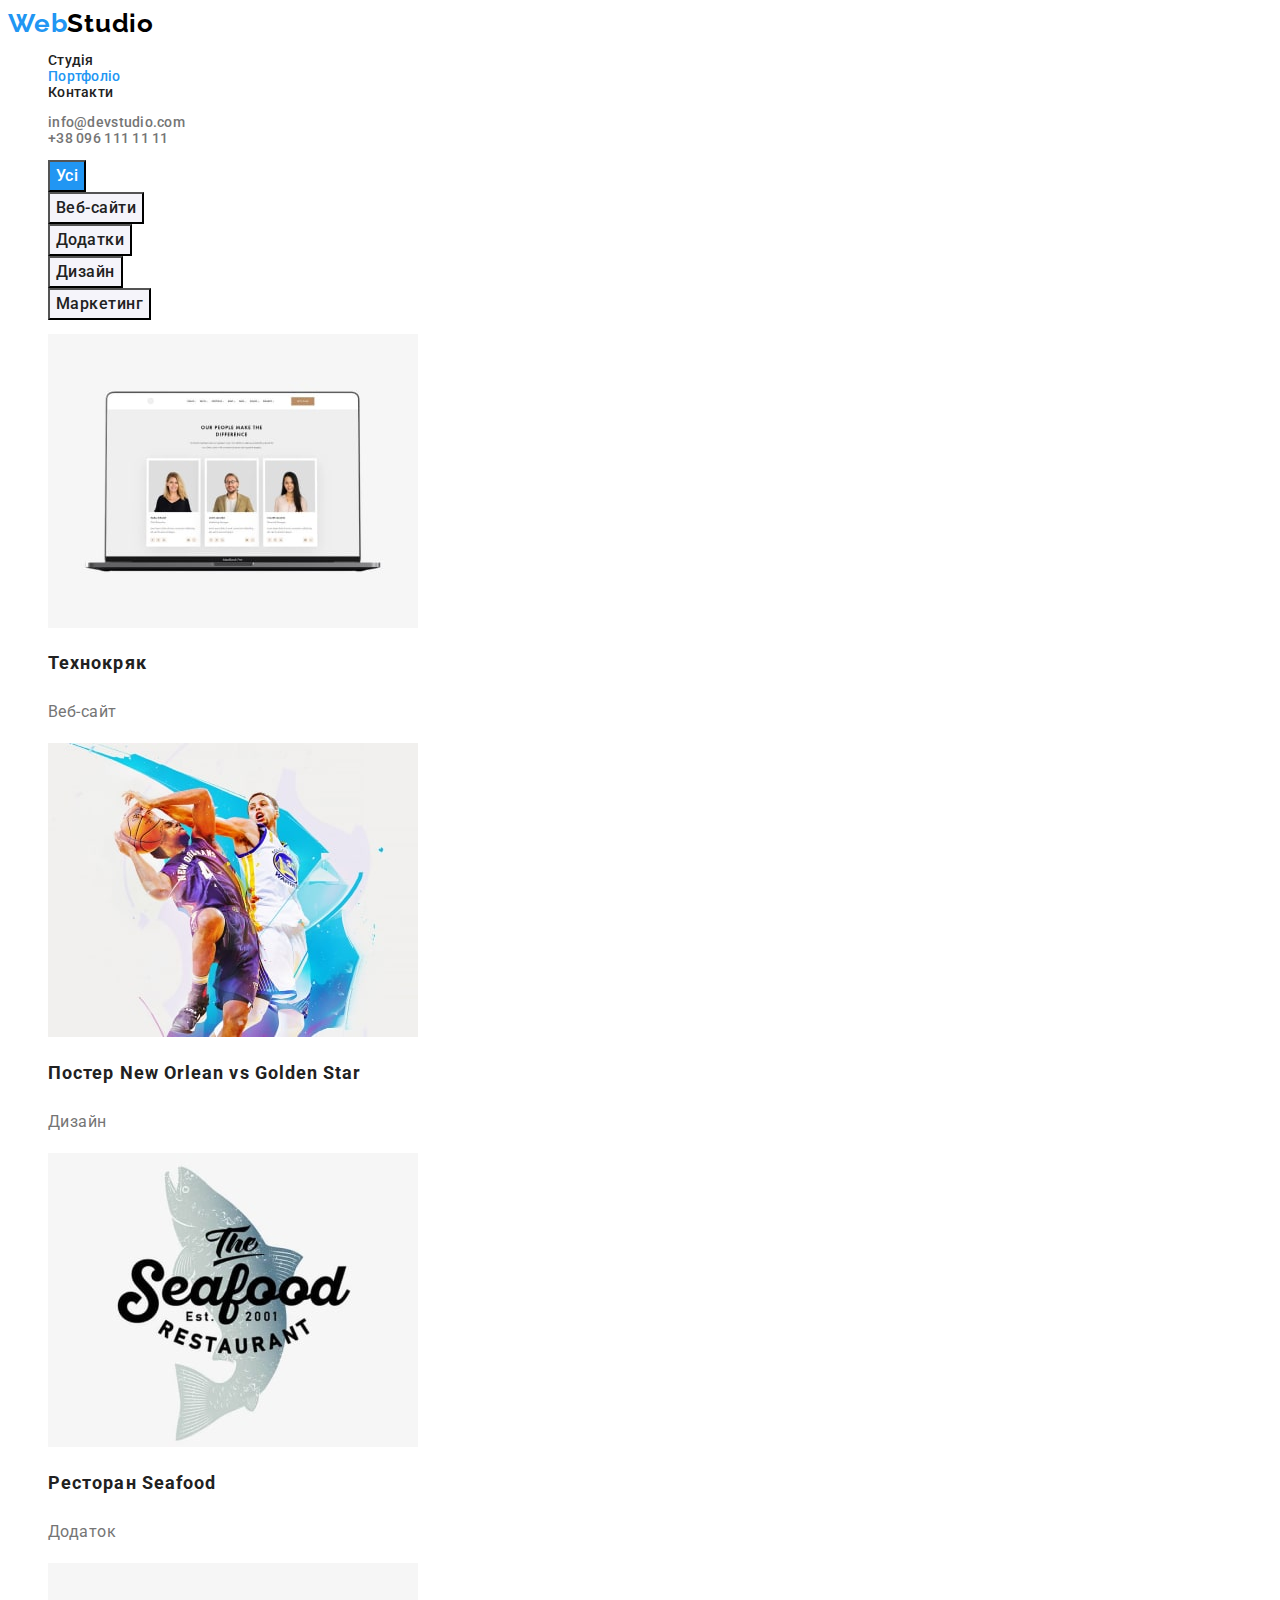
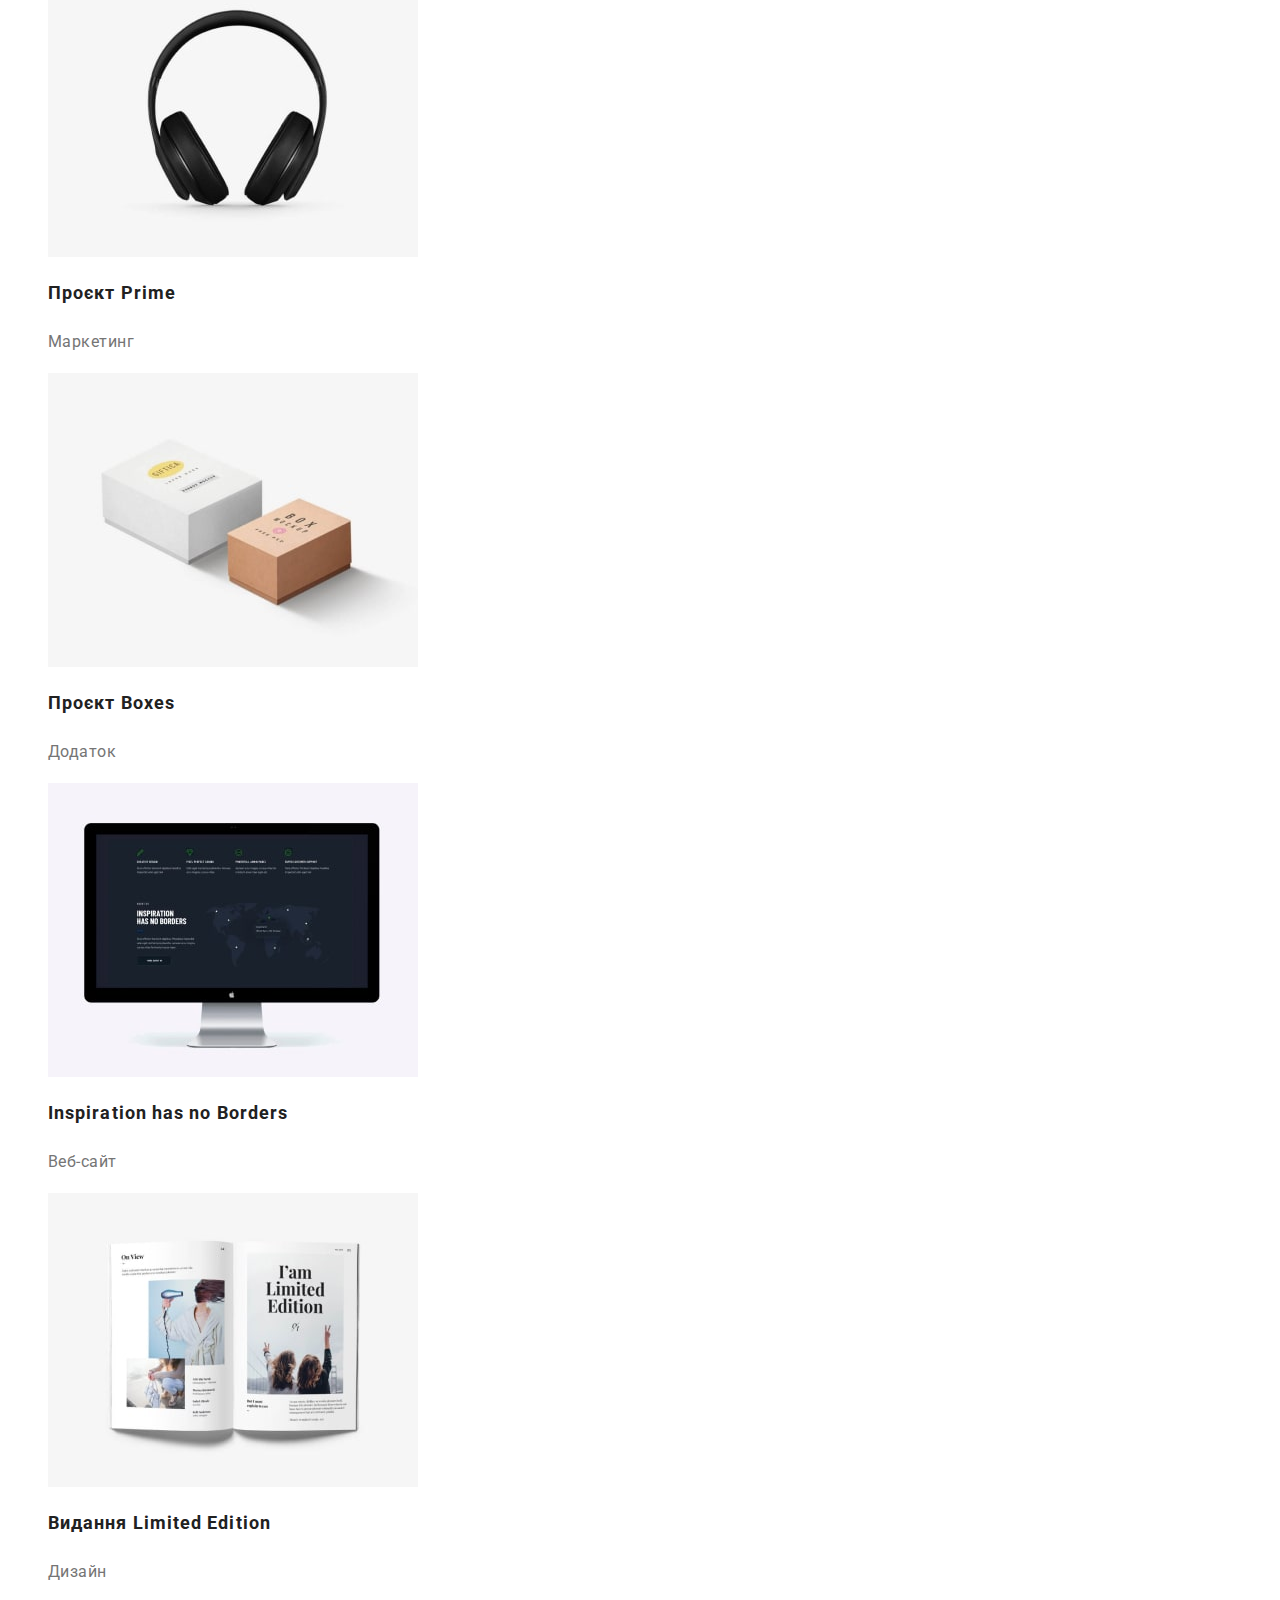
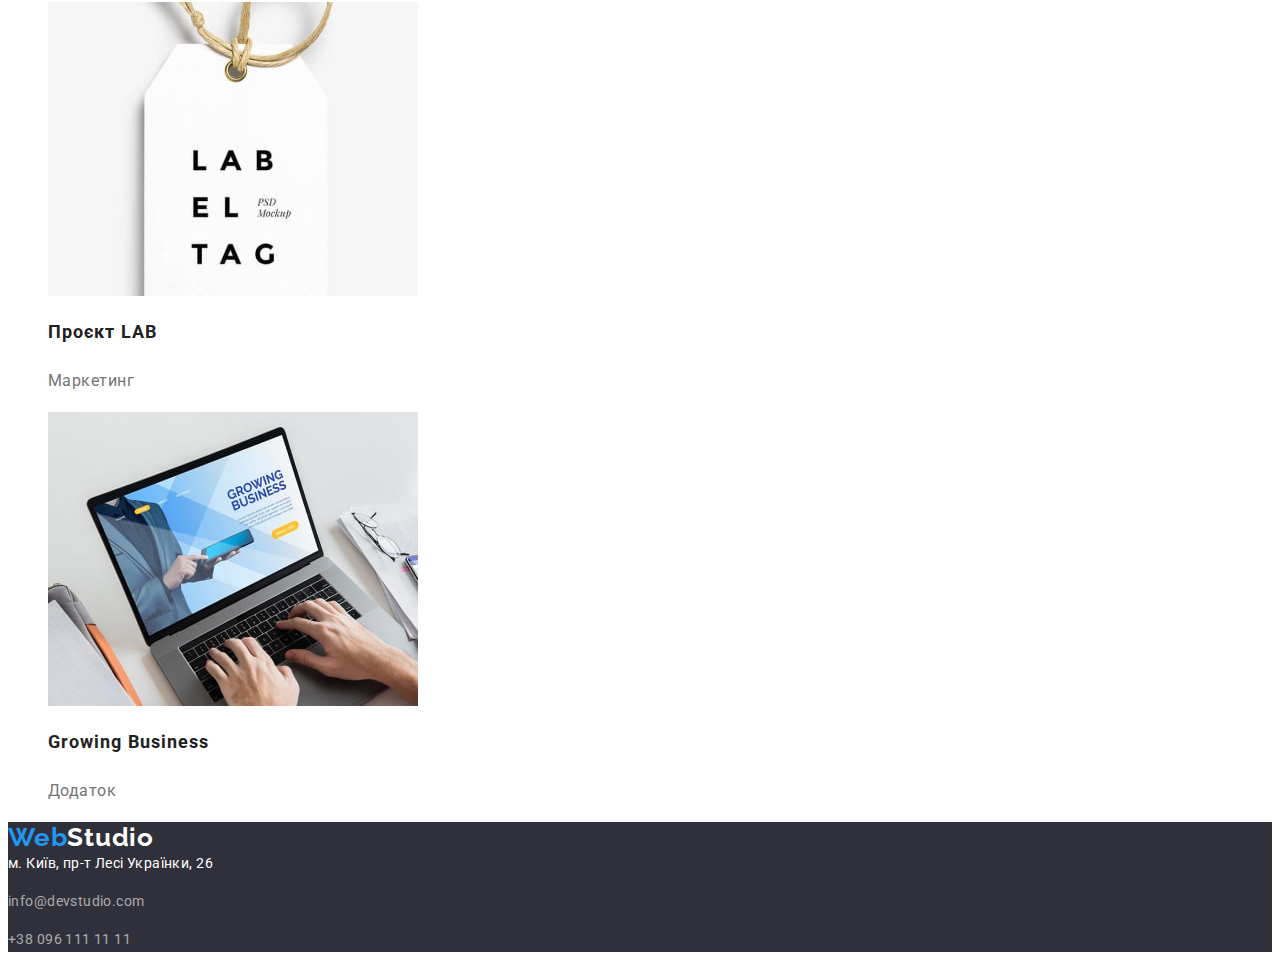
==== portfolio.html @ d84e29d0 "Initial commit" ====
<!DOCTYPE html>
<html lang="uk">
  <head>
    <meta charset="UTF-8" />
    <meta name="viewport" content="width=device-width, initial-scale=1.0" />
    <title>WebStudio</title>
    <link rel="preconnect" href="https://fonts.googleapis.com" />
    <link rel="preconnect" href="https://fonts.gstatic.com" crossorigin />
    <link
      href="https://fonts.googleapis.com/css2?family=Raleway:wght@700&family=Roboto:wght@400;500;700;900&display=swap"
      rel="stylesheet"
    />
    <link rel="stylesheet" href="./css/styles.css" />
  </head>
  <body>
    <!-- header -->
    <header>
      <nav>
        <a href="./index.html" lang="en" class="logo"
          ><span class="accent">Web</span>Studio</a
        >
        <ul class="list site-nav">
          <li><a href="./index.html" class="link">Студія</a></li>
          <li>
            <a href="./portfolio.html" class="link current">Портфоліо</a>
          </li>
          <li><a href="" class="link">Контакти</a></li>
        </ul>
      </nav>

      <ul class="list">
        <li>
          <a href="mailto:info@devstudio.com" class="link contacts"
            >info@devstudio.com</a
          >
        </li>
        <li>
          <a href="tel:+380961111111" class="link contacts"
            >+38 096 111 11 11</a
          >
        </li>
      </ul>
    </header>

    <!-- main content -->
    <main>
      <section class="portfolio">
        <h1 class="visually-hidden">Портфоліо</h1>
        <ul class="list">
          <li>
            <button type="button" class="button portfolio-button accent">
              Усі
            </button>
          </li>
          <li>
            <button type="button" class="button portfolio-button">
              Веб-сайти
            </button>
          </li>
          <li>
            <button type="button" class="button portfolio-button">
              Додатки
            </button>
          </li>
          <li>
            <button type="button" class="button portfolio-button">
              Дизайн
            </button>
          </li>
          <li>
            <button type="button" class="button portfolio-button">
              Маркетинг
            </button>
          </li>
        </ul>
        <ul class="list">
          <li>
            <a class="link"
              ><img
                src="./images/portfolio-1.jpg"
                alt="Веб-сайт"
                width="370"
                height="294"
              />
              <h2 class="portfolio-title">Технокряк</h2>
              <p class="portfolio-subtitle">Веб-сайт</p>
            </a>
          </li>
          <li>
            <a class="link"
              ><img
                src="./images/portfolio-2.jpg"
                alt="Постер"
                width="370"
                height="294"
              />
              <h2 class="portfolio-title">Постер New Orlean vs Golden Star</h2>
              <p class="portfolio-subtitle">Дизайн</p>
            </a>
          </li>
          <li>
            <a class="link" href=""
              ><img
                src="./images/portfolio-3.jpg"
                alt="Ресторан"
                width="370"
                height="294"
              />
              <h2 class="portfolio-title">Ресторан Seafood</h2>
              <p class="portfolio-subtitle">Додаток</p>
            </a>
          </li>
          <li>
            <a class="link" href=""
              ><img
                src="./images/portfolio-4.jpg"
                alt="Навушники"
                width="370"
                height="294"
              />
              <h2 class="portfolio-title">Проєкт Prime</h2>
              <p class="portfolio-subtitle">Маркетинг</p>
            </a>
          </li>
          <li>
            <a class="link" href=""
              ><img
                src="./images/portfolio-5.jpg"
                alt="Коробки"
                width="370"
                height="294"
              />
              <h2 class="portfolio-title">Проєкт Boxes</h2>
              <p class="portfolio-subtitle">Додаток</p>
            </a>
          </li>
          <li>
            <a class="link" href=""
              ><img
                src="./images/portfolio-6.jpg"
                alt="Веб-сайт"
                width="370"
                height="294"
              />
              <h2 class="portfolio-title">Inspiration has no Borders</h2>
              <p class="portfolio-subtitle">Веб-сайт</p>
            </a>
          </li>
          <li>
            <a class="link" href=""
              ><img
                src="./images/portfolio-7.jpg"
                alt="Издание"
                width="370"
                height="294"
              />
              <h2 class="portfolio-title">Видання Limited Edition</h2>
              <p class="portfolio-subtitle">Дизайн</p>
            </a>
          </li>
          <li>
            <a class="link" href=""
              ><img
                src="./images/portfolio-8.jpg"
                alt="Етикетка"
                width="370"
                height="294"
              />
              <h2 class="portfolio-title">Проєкт LAB</h2>
              <p class="portfolio-subtitle">Маркетинг</p>
            </a>
          </li>
          <li>
            <a class="link" href=""
              ><img
                src="./images/portfolio-9.jpg"
                alt="Бшзнес додаток"
                width="370"
                height="294"
              />
              <h2 class="portfolio-title">Growing Business</h2>
              <p class="portfolio-subtitle">Додаток</p>
            </a>
          </li>
        </ul>
      </section>
    </main>

    <!-- footer -->
    <footer class="footer">
      <a href="./index.html" lang="en" class="logo"
        ><span class="accent">Web</span>Studio</a
      >
      <address class="address">
        <a
          href="https://maps.app.goo.gl/XvSEpXmjgRdSqmz17"
          target="_blank"
          rel="nofollow noreferrer noopener"
          class="link address-map"
          >м. Київ, пр-т Лесі Українки, 26</a
        >
        <p>
          <a href="mailto:info@devstudio.com" class="link address-link"
            >info@devstudio.com</a
          >
        </p>
        <p>
          <a href="tel:+380961111111" class="link address-link"
            >+38 096 111 11 11</a
          >
        </p>
      </address>
    </footer>
  </body>
</html>
---- css/styles.css ----
:root {
  --accent-color: #2196f3;
  --primary-black-color: #000000;
  --primary-white-color: #ffffff;
  --primary-text-color: #757575;
  --secondary-text-color: #212121;
  --inverse-light-text-color: rgba(255, 255, 255, 0.6);
  --lightest-gray-color: #f5f4fa;
  --gray-color: #afb1b8;
}

/* main styles */
body {
  font-family: "Roboto", sans-serif;
  font-size: 14px;
  background-color: var(--primary-white-color);
  color: var(--primary-text-color);
}
.list {
  list-style: none;
}

.link {
  text-decoration: none;
  color: var(--primary-text-color);
}

.address {
  font-style: normal;
}

.visually-hidden {
  position: absolute;
  width: 1px;
  height: 1px;
  margin: -1px;
  border: 0;
  padding: 0;

  white-space: nowrap;
  clip-path: inset(100%);
  clip: rect(0 0 0 0);
  overflow: hidden;
}

/* buttons */
.button {
  cursor: pointer;
  font-family: inherit;
  color: var(--primary-white-color);
  text-align: center;
}

.button.primary {
  font-weight: 700;
  font-size: 16px;
  line-height: 1.87;
  letter-spacing: 0.06em;
  background-color: #2196f3;
}

/* header */
/* logo */
.logo {
  font-family: "Raleway", sans-serif;
  font-weight: 700;
  font-size: 26px;
  letter-spacing: 0.03em;
  text-decoration: none;
  color: var(--primary-black-color);
}
.logo .accent {
  color: var(--accent-color);
}

/* navigation */
.site-nav .link {
  font-weight: 500;
  letter-spacing: 0.02em;
  color: var(--secondary-text-color);
}
.site-nav .link:hover,
.site-nav .link:focus {
  color: var(--accent-color);
}

.link.current {
  color: var(--accent-color);
}
/* contacts */
.contacts {
  font-weight: 500;
  letter-spacing: 0.02em;
}
.contacts:hover,
.contacts:focus {
  color: var(--accent-color);
}

/* hero */
.hero {
  background: #2f303a;
}

.hero-title {
  font-weight: 900;
  font-size: 44px;
  line-height: 1.36;
  letter-spacing: 0.06em;
  text-transform: uppercase;
  text-align: center;
  color: var(--primary-white-color);
}

/* sections */
.section .title {
  color: var(--secondary-text-color);
  font-size: 36px;
  letter-spacing: 0.03em;
  text-align: center;
}

/* benefits */

.benefits-title {
  font-size: 14px;
  letter-spacing: 0.03em;
  text-transform: uppercase;
  color: var(--secondary-text-color);
}

.benefits .content {
  line-height: 1.71;
  letter-spacing: 0.03em;
}

/* our team */
.our-team {
  background: var(--lightest-gray-color);
}

.our-team .subtitle {
  font-weight: 500;
  font-size: 16px;
  letter-spacing: 0.03em;
  text-align: center;
  color: var(--secondary-text-color);
}

.our-team p {
  font-size: 16px;
  letter-spacing: 0.03em;
  text-align: center;
}

/* footer */
.footer {
  background: #2f303a;
}

.footer .logo {
  color: var(--primary-white-color);
}
.address {
  line-height: 1.71;
  letter-spacing: 0.03em;
}

.address-map {
  color: var(--primary-white-color);
}

.address .link:hover,
.address .link:focus {
  color: var(--accent-color);
}

.address-link {
  letter-spacing: 0.03em;
  color: var(--inverse-light-text-color);
}

/* portfolio styles */

.portfolio-button {
  font-weight: 500;
  font-size: 16px;
  line-height: 1.62;
  letter-spacing: 0.03em;
  color: var(--secondary-text-color);
  background-color: var(--lightest-gray-color);
}

.portfolio-button:hover,
.portfolio-button:focus {
  background-color: var(--accent-color);
  color: var(--primary-white-color);
}

.portfolio-button.accent {
  background-color: var(--accent-color);
  color: var(--primary-white-color);
}

.portfolio-title {
  font-size: 18px;
  line-height: 2;
  letter-spacing: 0.06em;
  color: var(--secondary-text-color);
}

.portfolio-subtitle {
  font-size: 16px;
  line-height: 1.87;
  letter-spacing: 0.03em;
}
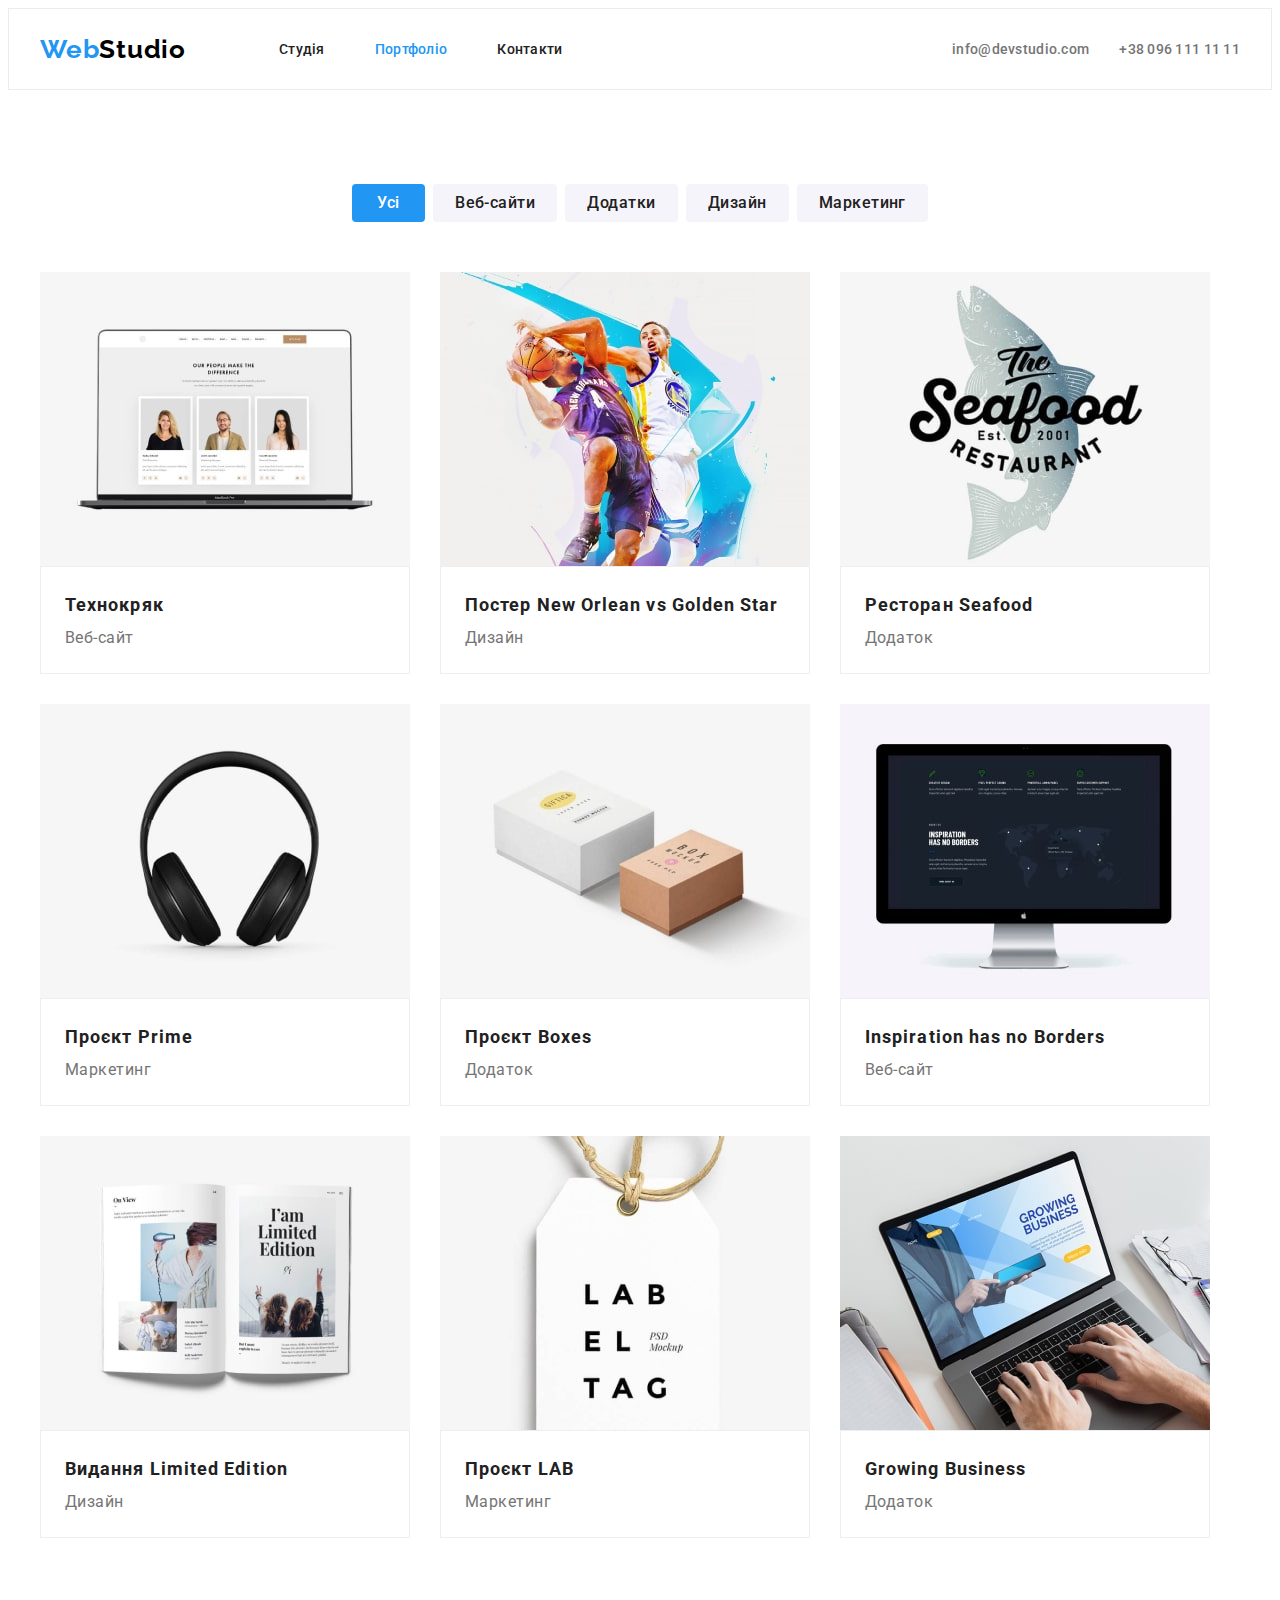
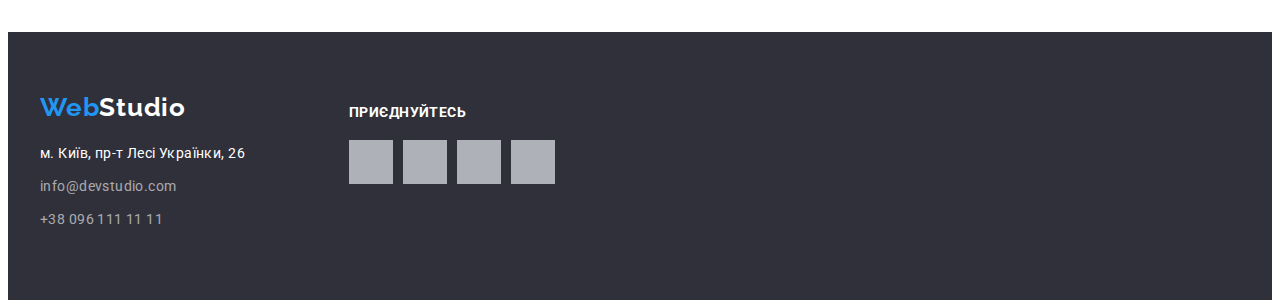
==== commit 7d33e0a7: "add portfolio page flexboxes" ====
--- a/portfolio.html
+++ b/portfolio.html
@@ -10,206 +10,262 @@
       href="https://fonts.googleapis.com/css2?family=Raleway:wght@700&family=Roboto:wght@400;500;700;900&display=swap"
       rel="stylesheet"
     />
+    <link
+      rel="stylesheet"
+      href="https://cdnjs.cloudflare.com/ajax/libs/modern-normalize/2.0.0/modern-normalize.min.css"
+      integrity="sha512-4xo8blKMVCiXpTaLzQSLSw3KFOVPWhm/TRtuPVc4WG6kUgjH6J03IBuG7JZPkcWMxJ5huwaBpOpnwYElP/m6wg=="
+      crossorigin="anonymous"
+      referrerpolicy="no-referrer"
+    />
     <link rel="stylesheet" href="./css/styles.css" />
   </head>
   <body>
     <!-- header -->
-    <header>
-      <nav>
-        <a href="./index.html" lang="en" class="logo"
-          ><span class="accent">Web</span>Studio</a
-        >
-        <ul class="list site-nav">
-          <li><a href="./index.html" class="link">Студія</a></li>
+    <header class="header">
+      <div class="container header-wrapper">
+        <nav class="site-nav-wrapper">
+          <a class="logo" href="./index.html" lang="en"
+            ><span class="accent">Web</span>Studio</a
+          >
+          <ul class="site-nav">
+            <li class="site-nav-item">
+              <a href="./index.html" class="link">Студія</a>
+            </li>
+            <li class="site-nav-item">
+              <a href="./portfolio.html" class="link current">Портфоліо</a>
+            </li>
+            <li class="site-nav-item"><a href="" class="link">Контакти</a></li>
+          </ul>
+        </nav>
+
+        <ul class="header-contacts-wrapper">
           <li>
-            <a href="./portfolio.html" class="link current">Портфоліо</a>
+            <a href="mailto:info@devstudio.com" class="link contacts"
+              >info@devstudio.com</a
+            >
           </li>
-          <li><a href="" class="link">Контакти</a></li>
+          <li>
+            <a href="tel:+380961111111" class="link contacts"
+              >+38 096 111 11 11</a
+            >
+          </li>
         </ul>
-      </nav>
-
-      <ul class="list">
-        <li>
-          <a href="mailto:info@devstudio.com" class="link contacts"
-            >info@devstudio.com</a
-          >
-        </li>
-        <li>
-          <a href="tel:+380961111111" class="link contacts"
-            >+38 096 111 11 11</a
-          >
-        </li>
-      </ul>
+      </div>
     </header>
 
     <!-- main content -->
     <main>
       <section class="portfolio">
-        <h1 class="visually-hidden">Портфоліо</h1>
-        <ul class="list">
-          <li>
-            <button type="button" class="button portfolio-button accent">
-              Усі
-            </button>
-          </li>
-          <li>
-            <button type="button" class="button portfolio-button">
-              Веб-сайти
-            </button>
-          </li>
-          <li>
-            <button type="button" class="button portfolio-button">
-              Додатки
-            </button>
-          </li>
-          <li>
-            <button type="button" class="button portfolio-button">
-              Дизайн
-            </button>
-          </li>
-          <li>
-            <button type="button" class="button portfolio-button">
-              Маркетинг
-            </button>
-          </li>
-        </ul>
-        <ul class="list">
-          <li>
-            <a class="link"
-              ><img
-                src="./images/portfolio-1.jpg"
-                alt="Веб-сайт"
-                width="370"
-                height="294"
-              />
-              <h2 class="portfolio-title">Технокряк</h2>
-              <p class="portfolio-subtitle">Веб-сайт</p>
-            </a>
-          </li>
-          <li>
-            <a class="link"
-              ><img
-                src="./images/portfolio-2.jpg"
-                alt="Постер"
-                width="370"
-                height="294"
-              />
-              <h2 class="portfolio-title">Постер New Orlean vs Golden Star</h2>
-              <p class="portfolio-subtitle">Дизайн</p>
-            </a>
-          </li>
-          <li>
-            <a class="link" href=""
-              ><img
-                src="./images/portfolio-3.jpg"
-                alt="Ресторан"
-                width="370"
-                height="294"
-              />
-              <h2 class="portfolio-title">Ресторан Seafood</h2>
-              <p class="portfolio-subtitle">Додаток</p>
-            </a>
-          </li>
-          <li>
-            <a class="link" href=""
-              ><img
-                src="./images/portfolio-4.jpg"
-                alt="Навушники"
-                width="370"
-                height="294"
-              />
-              <h2 class="portfolio-title">Проєкт Prime</h2>
-              <p class="portfolio-subtitle">Маркетинг</p>
-            </a>
-          </li>
-          <li>
-            <a class="link" href=""
-              ><img
-                src="./images/portfolio-5.jpg"
-                alt="Коробки"
-                width="370"
-                height="294"
-              />
-              <h2 class="portfolio-title">Проєкт Boxes</h2>
-              <p class="portfolio-subtitle">Додаток</p>
-            </a>
-          </li>
-          <li>
-            <a class="link" href=""
-              ><img
-                src="./images/portfolio-6.jpg"
-                alt="Веб-сайт"
-                width="370"
-                height="294"
-              />
-              <h2 class="portfolio-title">Inspiration has no Borders</h2>
-              <p class="portfolio-subtitle">Веб-сайт</p>
-            </a>
-          </li>
-          <li>
-            <a class="link" href=""
-              ><img
-                src="./images/portfolio-7.jpg"
-                alt="Издание"
-                width="370"
-                height="294"
-              />
-              <h2 class="portfolio-title">Видання Limited Edition</h2>
-              <p class="portfolio-subtitle">Дизайн</p>
-            </a>
-          </li>
-          <li>
-            <a class="link" href=""
-              ><img
-                src="./images/portfolio-8.jpg"
-                alt="Етикетка"
-                width="370"
-                height="294"
-              />
-              <h2 class="portfolio-title">Проєкт LAB</h2>
-              <p class="portfolio-subtitle">Маркетинг</p>
-            </a>
-          </li>
-          <li>
-            <a class="link" href=""
-              ><img
-                src="./images/portfolio-9.jpg"
-                alt="Бшзнес додаток"
-                width="370"
-                height="294"
-              />
-              <h2 class="portfolio-title">Growing Business</h2>
-              <p class="portfolio-subtitle">Додаток</p>
-            </a>
-          </li>
-        </ul>
+        <div class="container portfolio-container">
+          <h1 class="visually-hidden">Портфоліо</h1>
+          <ul class="list button-list">
+            <li>
+              <button type="button" class="button portfolio-button accent">
+                Усі
+              </button>
+            </li>
+            <li>
+              <button type="button" class="button portfolio-button">
+                Веб-сайти
+              </button>
+            </li>
+            <li>
+              <button type="button" class="button portfolio-button">
+                Додатки
+              </button>
+            </li>
+            <li>
+              <button type="button" class="button portfolio-button">
+                Дизайн
+              </button>
+            </li>
+            <li>
+              <button type="button" class="button portfolio-button">
+                Маркетинг
+              </button>
+            </li>
+          </ul>
+          <!-- portfolio cards -->
+          <ul class="list cards-list">
+            <li class="cards-item">
+              <a class="link"
+                ><img
+                  class="carts-pic"
+                  src="./images/portfolio-1.jpg"
+                  alt="Веб-сайт"
+                  width="370"
+                  height="294"
+                />
+                <div class="cards-content">
+                  <h2 class="portfolio-title">Технокряк</h2>
+                  <p class="portfolio-subtitle">Веб-сайт</p>
+                </div>
+              </a>
+            </li>
+            <li class="cards-item">
+              <a class="link"
+                ><img
+                  class="carts-pic"
+                  src="./images/portfolio-2.jpg"
+                  alt="Постер"
+                  width="370"
+                  height="294"
+                />
+                <div class="cards-content">
+                  <h2 class="portfolio-title">
+                    Постер New Orlean vs Golden Star
+                  </h2>
+                  <p class="portfolio-subtitle">Дизайн</p>
+                </div>
+              </a>
+            </li>
+            <li class="cards-item">
+              <a class="link" href=""
+                ><img
+                  class="carts-pic"
+                  src="./images/portfolio-3.jpg"
+                  alt="Ресторан"
+                  width="370"
+                  height="294"
+                />
+                <div class="cards-content">
+                  <h2 class="portfolio-title">Ресторан Seafood</h2>
+                  <p class="portfolio-subtitle">Додаток</p>
+                </div>
+              </a>
+            </li>
+            <li class="cards-item">
+              <a class="link" href=""
+                ><img
+                  class="carts-pic"
+                  src="./images/portfolio-4.jpg"
+                  alt="Навушники"
+                  width="370"
+                  height="294"
+                />
+                <div class="cards-content">
+                  <h2 class="portfolio-title">Проєкт Prime</h2>
+                  <p class="portfolio-subtitle">Маркетинг</p>
+                </div>
+              </a>
+            </li>
+            <li class="cards-item">
+              <a class="link" href=""
+                ><img
+                  class="carts-pic"
+                  src="./images/portfolio-5.jpg"
+                  alt="Коробки"
+                  width="370"
+                  height="294"
+                />
+                <div class="cards-content">
+                  <h2 class="portfolio-title">Проєкт Boxes</h2>
+                  <p class="portfolio-subtitle">Додаток</p>
+                </div>
+              </a>
+            </li>
+            <li class="cards-item">
+              <a class="link" href=""
+                ><img
+                  class="carts-pic"
+                  src="./images/portfolio-6.jpg"
+                  alt="Веб-сайт"
+                  width="370"
+                  height="294"
+                />
+                <div class="cards-content">
+                  <h2 class="portfolio-title">Inspiration has no Borders</h2>
+                  <p class="portfolio-subtitle">Веб-сайт</p>
+                </div>
+              </a>
+            </li>
+            <li class="cards-item">
+              <a class="link" href=""
+                ><img
+                  class="carts-pic"
+                  src="./images/portfolio-7.jpg"
+                  alt="Издание"
+                  width="370"
+                  height="294"
+                />
+                <div class="cards-content">
+                  <h2 class="portfolio-title">Видання Limited Edition</h2>
+                  <p class="portfolio-subtitle">Дизайн</p>
+                </div>
+              </a>
+            </li>
+            <li class="cards-item">
+              <a class="link" href=""
+                ><img
+                  class="carts-pic"
+                  src="./images/portfolio-8.jpg"
+                  alt="Етикетка"
+                  width="370"
+                  height="294"
+                />
+                <div class="cards-content">
+                  <h2 class="portfolio-title">Проєкт LAB</h2>
+                  <p class="portfolio-subtitle">Маркетинг</p>
+                </div>
+              </a>
+            </li>
+            <li class="cards-item">
+              <a class="link" href=""
+                ><img
+                  class="carts-pic"
+                  src="./images/portfolio-9.jpg"
+                  alt="Бшзнес додаток"
+                  width="370"
+                  height="294"
+                />
+                <div class="cards-content">
+                  <h2 class="portfolio-title">Growing Business</h2>
+                  <p class="portfolio-subtitle">Додаток</p>
+                </div>
+              </a>
+            </li>
+          </ul>
+        </div>
       </section>
     </main>
 
     <!-- footer -->
     <footer class="footer">
-      <a href="./index.html" lang="en" class="logo"
-        ><span class="accent">Web</span>Studio</a
-      >
-      <address class="address">
-        <a
-          href="https://maps.app.goo.gl/XvSEpXmjgRdSqmz17"
-          target="_blank"
-          rel="nofollow noreferrer noopener"
-          class="link address-map"
-          >м. Київ, пр-т Лесі Українки, 26</a
-        >
-        <p>
-          <a href="mailto:info@devstudio.com" class="link address-link"
-            >info@devstudio.com</a
+      <div class="container footer-container">
+        <div class="footer-nav">
+          <a href="./index.html" lang="en" class="logo"
+            ><span class="accent">Web</span>Studio</a
           >
-        </p>
-        <p>
-          <a href="tel:+380961111111" class="link address-link"
-            >+38 096 111 11 11</a
-          >
-        </p>
-      </address>
+          <address class="address address-container">
+            <a
+              href="https://maps.app.goo.gl/XvSEpXmjgRdSqmz17"
+              target="_blank"
+              rel="nofollow noreferrer noopener"
+              class="link address-map address-item"
+              >м. Київ, пр-т Лесі Українки, 26</a
+            >
+            <p class="address-item">
+              <a href="mailto:info@devstudio.com" class="link address-link"
+                >info@devstudio.com</a
+              >
+            </p>
+            <p class="address-item">
+              <a href="tel:+380961111111" class="link address-link"
+                >+38 096 111 11 11</a
+              >
+            </p>
+          </address>
+        </div>
+        <div class="follow-container">
+          <p class="follow-title">приєднуйтесь</p>
+          <ul class="footer-follow-list">
+            <li class="follow-item"></li>
+            <li class="follow-item"></li>
+            <li class="follow-item"></li>
+            <li class="follow-item"></li>
+          </ul>
+        </div>
+      </div>
     </footer>
   </body>
 </html>
--- a/css/styles.css
+++ b/css/styles.css
@@ -16,7 +16,20 @@
   background-color: var(--primary-white-color);
   color: var(--primary-text-color);
 }
-.list {
+
+h1,
+h2,
+h3,
+h4,
+h5,
+h6,
+p {
+  margin: 0;
+}
+
+ul {
+  padding: 0;
+  margin: 0;
   list-style: none;
 }
 
@@ -25,8 +38,12 @@
   color: var(--primary-text-color);
 }
 
-.address {
-  font-style: normal;
+.container {
+  width: 1200px;
+  margin: 0 auto;
+  padding-left: 15px;
+  padding-right: 15px;
+  /* outline: 2px solid tomato; */
 }
 
 .visually-hidden {
@@ -45,7 +62,12 @@
 
 /* buttons */
 .button {
+  padding: 10px 32px;
+  min-width: 216px;
+  border-width: 0;
+  border-radius: 4px;
   cursor: pointer;
+
   font-family: inherit;
   color: var(--primary-white-color);
   text-align: center;
@@ -60,13 +82,27 @@
 }
 
 /* header */
+.header {
+  /* padding-top: 24px;
+  padding-bottom: 25px; */
+  border: 1px solid #ececec;
+}
+
+.header-wrapper {
+  display: flex;
+  align-items: center;
+}
+
 /* logo */
 .logo {
+  margin-right: 93px;
+
   font-family: "Raleway", sans-serif;
   font-weight: 700;
   font-size: 26px;
   letter-spacing: 0.03em;
   text-decoration: none;
+
   color: var(--primary-black-color);
 }
 .logo .accent {
@@ -74,6 +110,24 @@
 }
 
 /* navigation */
+.site-nav-wrapper {
+  display: flex;
+  align-items: center;
+  margin-right: auto;
+}
+
+.site-nav {
+  display: flex;
+  align-items: center;
+  column-gap: 50px;
+}
+
+.site-nav-item > .link {
+  display: block;
+  padding-top: 32px;
+  padding-bottom: 32px;
+}
+
 .site-nav .link {
   font-weight: 500;
   letter-spacing: 0.02em;
@@ -84,11 +138,19 @@
   color: var(--accent-color);
 }
 
+.header-contacts-wrapper {
+  display: flex;
+  gap: 30px;
+}
+
 .link.current {
   color: var(--accent-color);
 }
 /* contacts */
 .contacts {
+  padding-top: 20px;
+  padding-bottom: 20px;
+
   font-weight: 500;
   letter-spacing: 0.02em;
 }
@@ -99,10 +161,17 @@
 
 /* hero */
 .hero {
+  text-align: center;
   background: #2f303a;
 }
-
+.hero-wrapper {
+  margin-left: auto;
+  margin-right: auto;
+  width: 698px;
+}
 .hero-title {
+  margin-bottom: 30px;
+
   font-weight: 900;
   font-size: 44px;
   line-height: 1.36;
@@ -112,7 +181,14 @@
   color: var(--primary-white-color);
 }
 
+/* <button type="button" class="button primary">Замовити послугу</button> */
+
 /* sections */
+.section {
+  padding-top: 94px;
+  padding-bottom: 94px;
+}
+
 .section .title {
   color: var(--secondary-text-color);
   font-size: 36px;
@@ -122,7 +198,23 @@
 
 /* benefits */
 
+.benefits-list {
+  display: flex;
+  column-gap: 30px;
+}
+
+/* .benefits-item {
+  background-color: teal;
+} */
+
+.benefits-pic {
+  display: block;
+  margin-bottom: 30px;
+}
+
 .benefits-title {
+  margin-bottom: 10px;
+
   font-size: 14px;
   letter-spacing: 0.03em;
   text-transform: uppercase;
@@ -132,6 +224,24 @@
 .benefits .content {
   line-height: 1.71;
   letter-spacing: 0.03em;
+}
+
+/* what we do */
+.works {
+  padding-top: 0;
+}
+
+.works .title {
+  padding-bottom: 50px;
+}
+
+.works-list {
+  display: flex;
+  column-gap: 30px;
+}
+
+.works-pic {
+  display: block;
 }
 
 /* our team */
@@ -139,7 +249,35 @@
   background: var(--lightest-gray-color);
 }
 
+.our-team .title {
+  margin-bottom: 50px;
+}
+
+.team-list {
+  display: flex;
+  column-gap: 30px;
+}
+
+.team-item {
+  border-radius: 0 0 4px 4px;
+  width: 270px;
+
+  box-shadow: 0 2px 1px 0 rgba(0, 0, 0, 0.2), 0 1px 1px 0 rgba(0, 0, 0, 0.14),
+    0 1px 3px 0 rgba(0, 0, 0, 0.12);
+  background: #fff;
+}
+
+.team-pic {
+  display: block;
+}
+
+.team-item-content {
+  padding: 30px 32px;
+}
+
 .our-team .subtitle {
+  margin-bottom: 10px;
+
   font-weight: 500;
   font-size: 16px;
   letter-spacing: 0.03em;
@@ -147,23 +285,78 @@
   color: var(--secondary-text-color);
 }
 
-.our-team p {
+.team-position {
+  margin-bottom: 16px;
+
   font-size: 16px;
   letter-spacing: 0.03em;
   text-align: center;
+}
+
+.socials-list {
+  display: flex;
+  column-gap: 10px;
+  justify-content: center;
+}
+
+.socials-item {
+  width: 44px;
+  height: 44px;
+  background-color: var(--gray-color);
+}
+
+/* clients */
+
+.clients .title {
+  margin-bottom: 50px;
+}
+
+.clients-list {
+  display: flex;
+  column-gap: 30px;
+}
+
+.clients-item {
+  width: 170px;
+  /* height: 92px; */
+}
+
+.clients-pic {
+  display: block;
 }
 
 /* footer */
 .footer {
+  padding-top: 60px;
+  padding-bottom: 60px;
   background: #2f303a;
 }
 
+.footer-container {
+  display: flex;
+  /* align-items: center; */
+}
+
+.footer-nav {
+  margin-right: 70px;
+}
+
 .footer .logo {
-  color: var(--primary-white-color);
-}
+  display: block;
+  margin-bottom: 20px;
+
+  color: var(--primary-white-color);
+}
+
 .address {
   line-height: 1.71;
-  letter-spacing: 0.03em;
+  font-style: normal;
+  letter-spacing: 0.03em;
+}
+
+.address-item {
+  display: block;
+  margin-bottom: 9px;
 }
 
 .address-map {
@@ -180,9 +373,47 @@
   color: var(--inverse-light-text-color);
 }
 
-/* portfolio styles */
+.follow-container {
+  margin-top: 12px;
+}
+
+.follow-title {
+  margin-bottom: 20px;
+
+  font-weight: 700;
+  letter-spacing: 0.03em;
+  text-transform: uppercase;
+  color: var(--primary-white-color);
+}
+
+.footer-follow-list {
+  display: flex;
+  column-gap: 10px;
+}
+
+.follow-item {
+  width: 44px;
+  height: 44px;
+  background-color: var(--gray-color);
+}
+
+/* portfolio page styles */
+.portfolio-container {
+  padding-bottom: 94px;
+  padding-top: 94px;
+}
+
+.button-list {
+  display: flex;
+  gap: 8px;
+  justify-content: center;
+  margin-bottom: 50px;
+}
 
 .portfolio-button {
+  padding: 6px 22px;
+  min-width: 73px;
+
   font-weight: 500;
   font-size: 16px;
   line-height: 1.62;
@@ -200,6 +431,26 @@
 .portfolio-button.accent {
   background-color: var(--accent-color);
   color: var(--primary-white-color);
+}
+
+.cards-list {
+  display: flex;
+  flex-wrap: wrap;
+  gap: 30px;
+}
+
+.cards-item {
+  width: 370px;
+  /* height: 404px; */
+}
+
+.carts-pic {
+  display: block;
+}
+
+.cards-content {
+  border: 1px solid #eee;
+  padding: 20px 24px;
 }
 
 .portfolio-title {
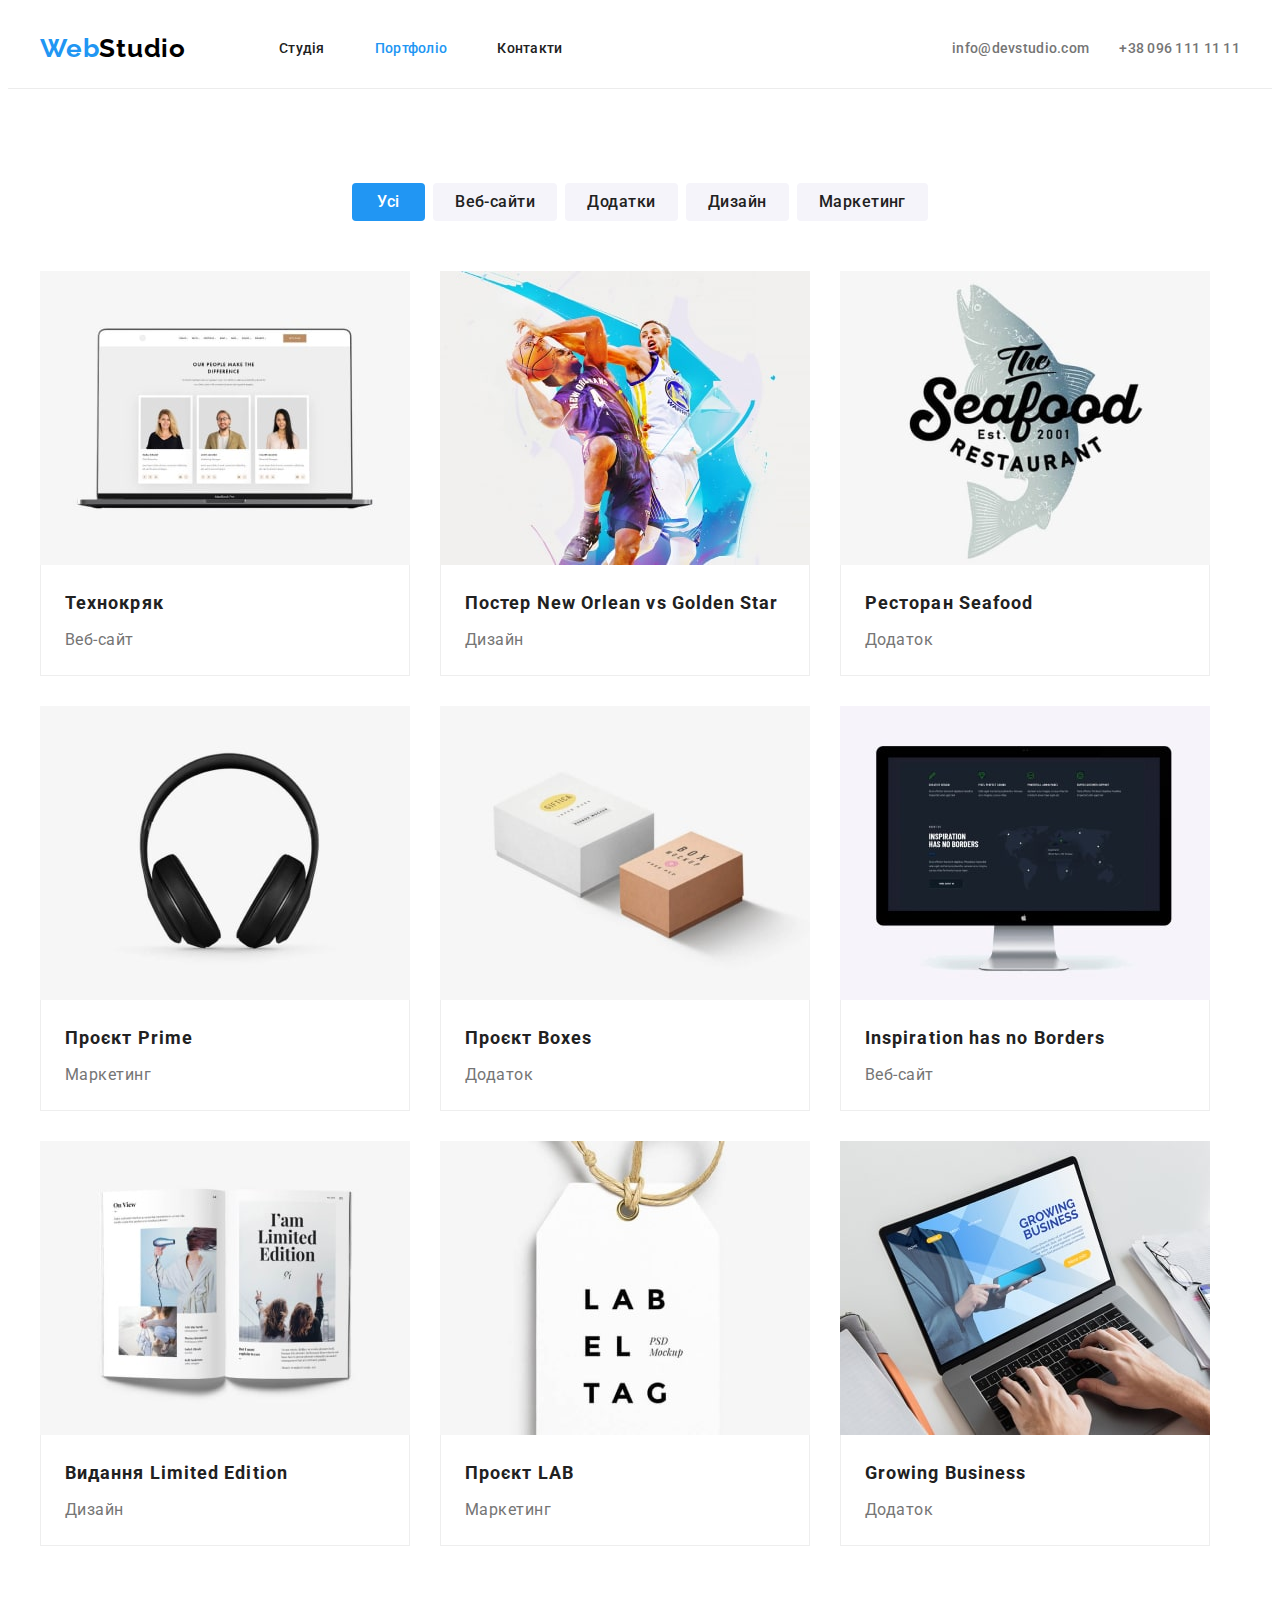
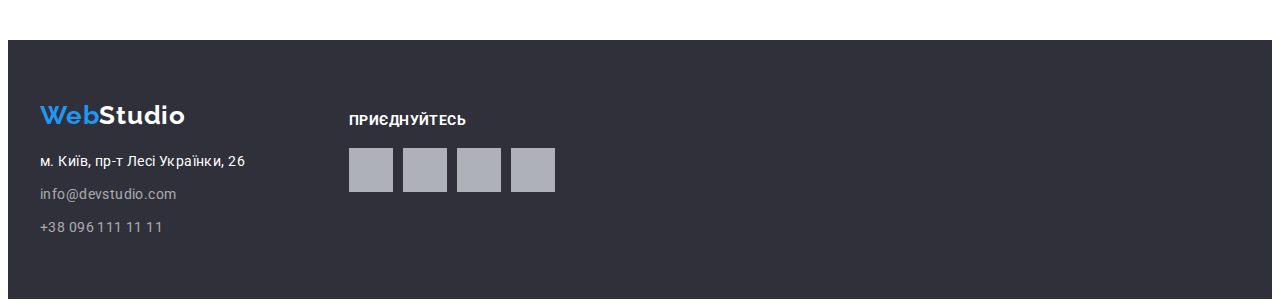
==== commit 13dadcab: "fixed mistakes" ====
--- a/portfolio.html
+++ b/portfolio.html
@@ -56,7 +56,7 @@
     <!-- main content -->
     <main>
       <section class="portfolio">
-        <div class="container portfolio-container">
+        <div class="container">
           <h1 class="visually-hidden">Портфоліо</h1>
           <ul class="list button-list">
             <li>
@@ -236,26 +236,32 @@
           <a href="./index.html" lang="en" class="logo"
             ><span class="accent">Web</span>Studio</a
           >
-          <address class="address address-container">
-            <a
-              href="https://maps.app.goo.gl/XvSEpXmjgRdSqmz17"
-              target="_blank"
-              rel="nofollow noreferrer noopener"
-              class="link address-map address-item"
-              >м. Київ, пр-т Лесі Українки, 26</a
-            >
-            <p class="address-item">
-              <a href="mailto:info@devstudio.com" class="link address-link"
-                >info@devstudio.com</a
-              >
-            </p>
-            <p class="address-item">
-              <a href="tel:+380961111111" class="link address-link"
-                >+38 096 111 11 11</a
-              >
-            </p>
+          <address class="address">
+            <!-- address list -->
+            <ul class="address-list">
+              <li class="address-item">
+                <a
+                  href="https://maps.app.goo.gl/XvSEpXmjgRdSqmz17"
+                  target="_blank"
+                  rel="nofollow noreferrer noopener"
+                  class="link address-map"
+                  >м. Київ, пр-т Лесі Українки, 26</a
+                >
+              </li>
+              <li class="address-item">
+                <a href="mailto:info@devstudio.com" class="link address-link"
+                  >info@devstudio.com</a
+                >
+              </li>
+              <li class="address-item">
+                <a href="tel:+380961111111" class="link address-link"
+                  >+38 096 111 11 11</a
+                >
+              </li>
+            </ul>
           </address>
         </div>
+
         <div class="follow-container">
           <p class="follow-title">приєднуйтесь</p>
           <ul class="footer-follow-list">
--- a/css/styles.css
+++ b/css/styles.css
@@ -79,13 +79,19 @@
   line-height: 1.87;
   letter-spacing: 0.06em;
   background-color: #2196f3;
+  box-shadow: 0 4px 4px 0 rgba(0, 0, 0, 0.15);
+}
+
+.button.primary:active {
+  box-shadow: 0 4px 4px 0 rgba(0, 0, 0, 0.15);
+  background: #188ce8;
 }
 
 /* header */
 .header {
   /* padding-top: 24px;
   padding-bottom: 25px; */
-  border: 1px solid #ececec;
+  border-bottom: 1px solid #ececec;
 }
 
 .header-wrapper {
@@ -161,16 +167,17 @@
 
 /* hero */
 .hero {
+  padding-top: 200px;
+  padding-bottom: 200px;
   text-align: center;
   background: #2f303a;
 }
-.hero-wrapper {
+
+.hero-title {
+  width: 696px;
+  margin-bottom: 30px;
   margin-left: auto;
   margin-right: auto;
-  width: 698px;
-}
-.hero-title {
-  margin-bottom: 30px;
 
   font-weight: 900;
   font-size: 44px;
@@ -232,7 +239,7 @@
 }
 
 .works .title {
-  padding-bottom: 50px;
+  margin-bottom: 50px;
 }
 
 .works-list {
@@ -354,25 +361,30 @@
   letter-spacing: 0.03em;
 }
 
-.address-item {
-  display: block;
-  margin-bottom: 9px;
-}
-
-.address-map {
-  color: var(--primary-white-color);
-}
-
 .address .link:hover,
 .address .link:focus {
   color: var(--accent-color);
 }
 
+.address-item {
+  display: block;
+  margin-bottom: 9px;
+}
+
+.address-item:last-child {
+  margin-bottom: 0;
+}
+
+.address-map {
+  color: var(--primary-white-color);
+}
+
 .address-link {
   letter-spacing: 0.03em;
   color: var(--inverse-light-text-color);
 }
 
+/* follow list */
 .follow-container {
   margin-top: 12px;
 }
@@ -398,7 +410,8 @@
 }
 
 /* portfolio page styles */
-.portfolio-container {
+
+.portfolio {
   padding-bottom: 94px;
   padding-top: 94px;
 }
@@ -450,10 +463,13 @@
 
 .cards-content {
   border: 1px solid #eee;
+  border-top: 0;
   padding: 20px 24px;
 }
 
 .portfolio-title {
+  margin-bottom: 4px;
+
   font-size: 18px;
   line-height: 2;
   letter-spacing: 0.06em;
